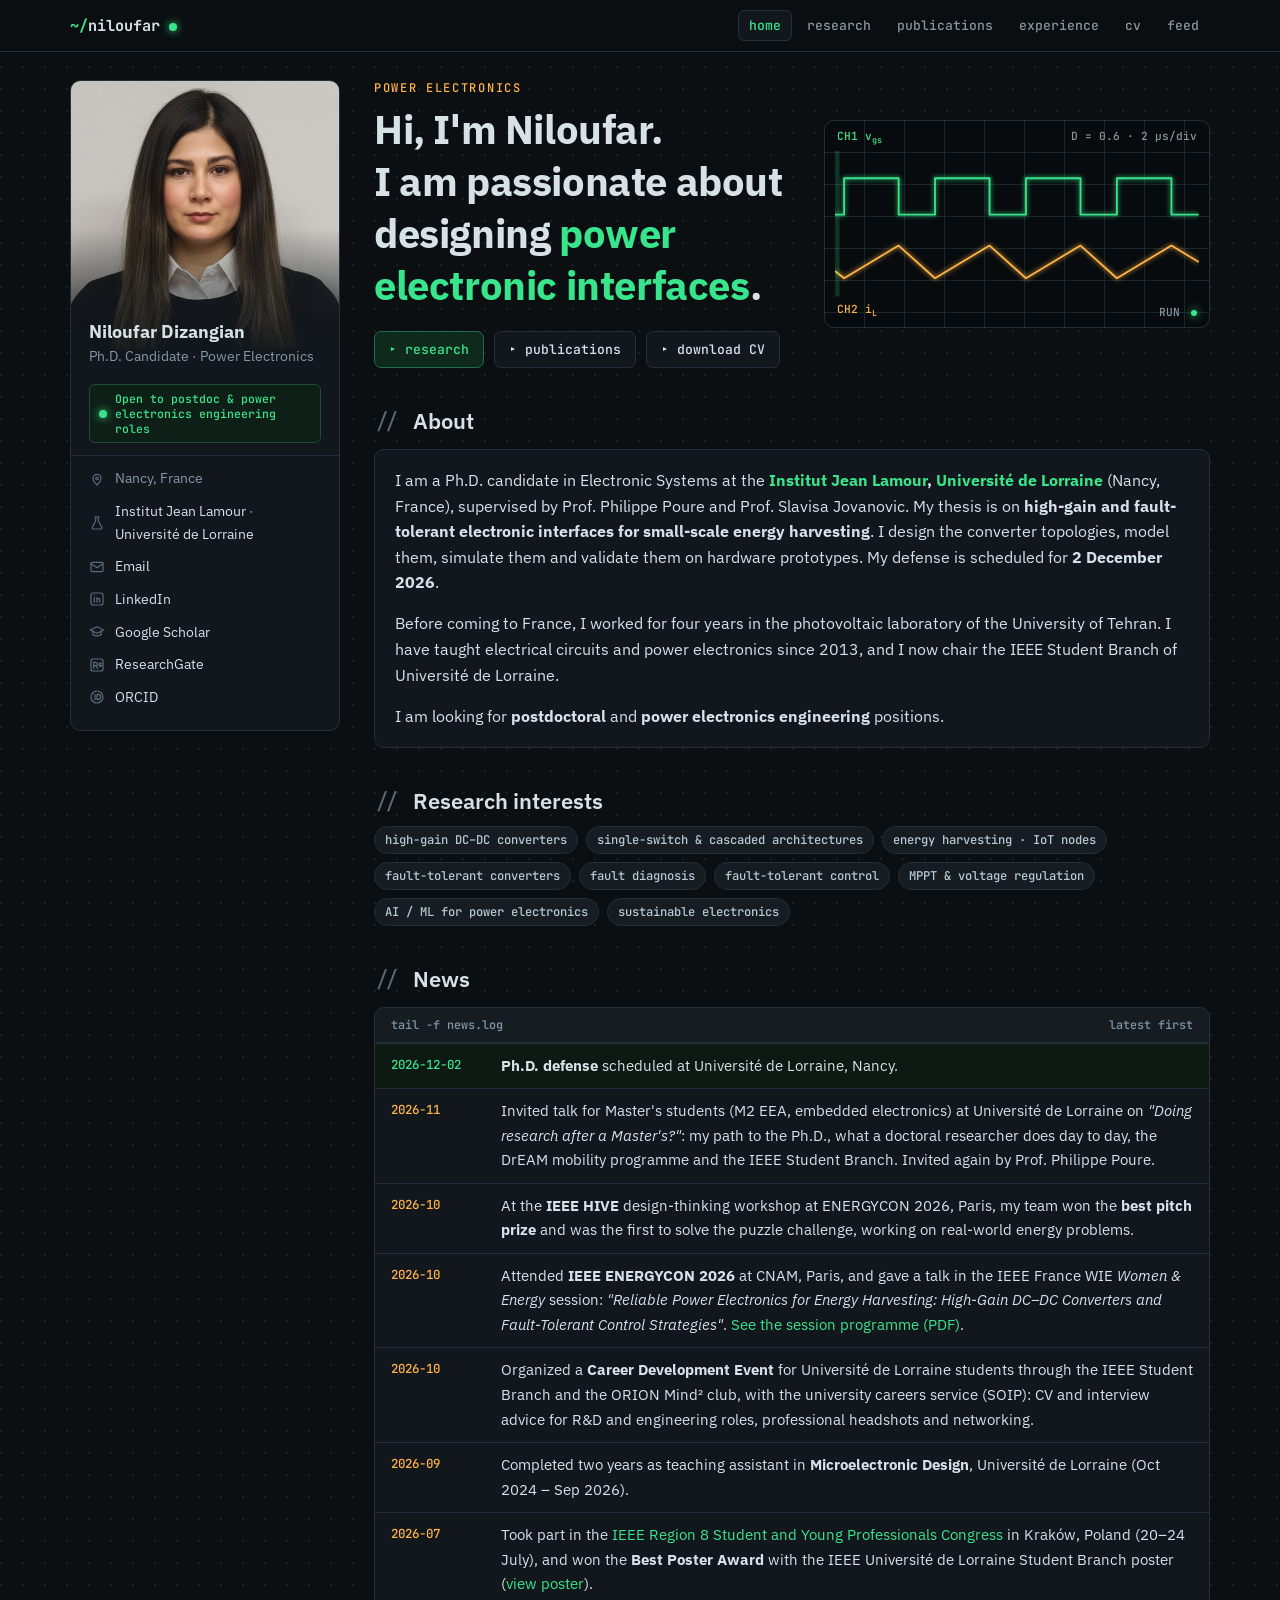
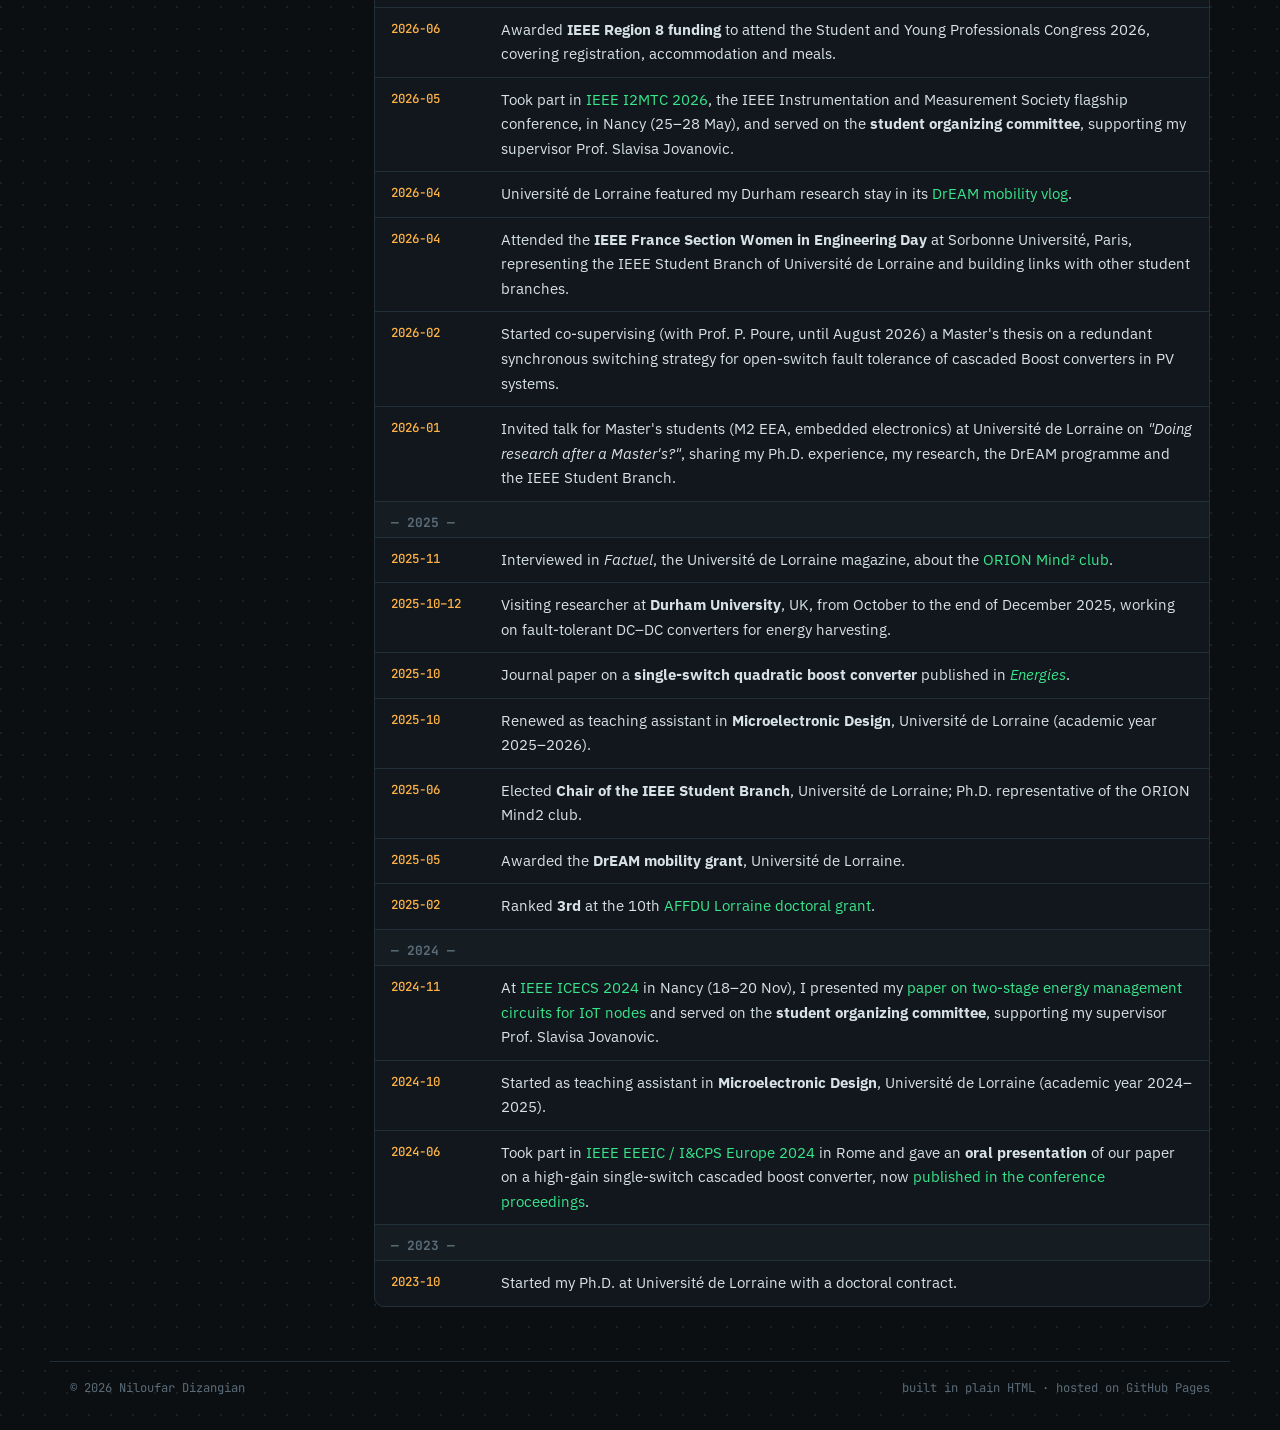
==== index.html @ b56faf9e "First version of my website Co-Authored-By: Claude Opus 5.5 <noreply@anthropic.com>" ====
<!DOCTYPE html>
<html lang="en">
<head>
<meta charset="utf-8">
<meta name="viewport" content="width=device-width, initial-scale=1">
<title>Niloufar Dizangian · Power Electronics</title>
<meta name="description" content="Niloufar Dizangian, Ph.D. candidate in power electronics at Université de Lorraine: high-gain and fault-tolerant DC–DC converters for energy harvesting.">
<link rel="stylesheet" href="css/site.css">
<script src="js/site.js" defer></script>
</head>
<body>
<div class="layout">
  <aside class="side"></aside>

  <main class="content">

    <section class="hero">
      <div>
        <div class="k">Power electronics</div>
        <h1>Hi, I'm Niloufar.<br>I am passionate about designing <span class="accent">power electronic interfaces</span>.</h1>
        <div class="btns">
          <a class="btn primary" href="research.html">▸ research</a>
          <a class="btn" href="publications.html">▸ publications</a>
          <a class="btn" href="cv.html">▸ download CV</a>
        </div>
      </div>

      <figure class="scope" aria-label="Oscilloscope sketch: PWM gate signal and inductor current">
        <span class="lbl ch1" style="left:12px;top:8px">CH1 v<sub>gs</sub></span>
        <span class="lbl ch2" style="left:12px;bottom:8px">CH2 i<sub>L</sub></span>
        <span class="lbl" style="right:12px;top:8px">D = 0.6 · 2 µs/div</span>
        <span class="lbl" style="right:12px;bottom:8px">RUN <i class="led blink" style="width:6px;height:6px;margin-left:4px"></i></span>
        <svg viewBox="0 0 400 160" role="img" aria-hidden="true">
          <path class="trace" stroke="var(--green)" style="color:var(--green)" d="M0 70H10V30H70V70H110V30H170V70H210V30H270V70H310V30H370V70H400"/>
          <path class="trace t2" stroke="var(--orange)" style="color:var(--orange)" d="M0 132L10 140L70 104L110 140L170 104L210 140L270 104L310 140L370 104L400 122"/>
          <line class="sweep" x1="0" y1="0" x2="0" y2="160" stroke="#39e58c" stroke-opacity=".18" stroke-width="10"/>
        </svg>
      </figure>
    </section>

    <h2>About</h2>
    <div class="panel">
      <p>I am a Ph.D. candidate in Electronic Systems at the <b><a href="https://ijl.univ-lorraine.fr/" target="_blank" rel="noopener">Institut Jean Lamour</a>, <a href="https://www.univ-lorraine.fr/" target="_blank" rel="noopener">Université de Lorraine</a></b> (Nancy, France), supervised by Prof. Philippe Poure and Prof. Slavisa Jovanovic. My thesis is on <b>high-gain and fault-tolerant electronic interfaces for small-scale energy harvesting</b>. I design the converter topologies, model them, simulate them and validate them on hardware prototypes. My defense is scheduled for <b>2 December 2026</b>.</p>
      <p>Before coming to France, I worked for four years in the photovoltaic laboratory of the University of Tehran. I have taught electrical circuits and power electronics since 2013, and I now chair the IEEE Student Branch of Université de Lorraine.</p>
      <p style="margin:0">I am looking for <b>postdoctoral</b> and <b>power electronics engineering</b> positions.</p>
    </div>

    <h2>Research interests</h2>
    <div class="chips">
      <span class="chip">high-gain DC–DC converters</span>
      <span class="chip">single-switch &amp; cascaded architectures</span>
      <span class="chip">energy harvesting · IoT nodes</span>
      <span class="chip">fault-tolerant converters</span>
      <span class="chip">fault diagnosis</span>
      <span class="chip">fault-tolerant control</span>
      <span class="chip">MPPT &amp; voltage regulation</span>
      <span class="chip">AI / ML for power electronics</span>
      <span class="chip">sustainable electronics</span>
    </div>

    <h2>News</h2>
    <section class="explorer log" aria-label="News">
      <div class="explorer-head"><span>tail -f news.log</span><span>latest first</span></div>

      <div class="row next"><span class="d">2026-12-02</span><span><b>Ph.D. defense</b> scheduled at Université de Lorraine, Nancy.</span></div>
      <div class="row"><span class="d">2026-11</span><span>Invited talk for Master's students (M2 EEA, embedded electronics) at Université de Lorraine on <i>"Doing research after a Master's?"</i>: my path to the Ph.D., what a doctoral researcher does day to day, the DrEAM mobility programme and the IEEE Student Branch. Invited again by Prof. Philippe Poure.</span></div>
      <div class="row"><span class="d">2026-10</span><span>At the <b>IEEE HIVE</b> design-thinking workshop at ENERGYCON 2026, Paris, my team won the <b>best pitch prize</b> and was the first to solve the puzzle challenge, working on real-world energy problems.</span></div>
      <div class="row"><span class="d">2026-10</span><span>Attended <b>IEEE ENERGYCON 2026</b> at CNAM, Paris, and gave a talk in the IEEE France WIE <i>Women &amp; Energy</i> session: <i>"Reliable Power Electronics for Energy Harvesting: High-Gain DC–DC Converters and Fault-Tolerant Control Strategies"</i>. <a href="files/IEEE_ENERGYCON_2026_Women_and_Energy_Programme.pdf" target="_blank" rel="noopener">See the session programme (PDF)</a>.</span></div>
      <div class="row"><span class="d">2026-10</span><span>Organized a <b>Career Development Event</b> for Université de Lorraine students through the IEEE Student Branch and the ORION Mind² club, with the university careers service (SOIP): CV and interview advice for R&amp;D and engineering roles, professional headshots and networking.</span></div>
      <div class="row"><span class="d">2026-09</span><span>Completed two years as teaching assistant in <b>Microelectronic Design</b>, Université de Lorraine (Oct 2024 – Sep 2026).</span></div>
      <div class="row"><span class="d">2026-07</span><span>Took part in the <a href="https://r8syp-2026.pl/" target="_blank" rel="noopener">IEEE Region 8 Student and Young Professionals Congress</a> in Kraków, Poland (20–24 July), and won the <b>Best Poster Award</b> with the IEEE Université de Lorraine Student Branch poster (<a href="files/Niloufar_Dizangian_Poster_IEEE_R8_SYP_Krakow_2026.pdf" target="_blank" rel="noopener">view poster</a>).</span></div>
      <div class="row"><span class="d">2026-06</span><span>Awarded <b>IEEE Region 8 funding</b> to attend the Student and Young Professionals Congress 2026, covering registration, accommodation and meals.</span></div>
      <div class="row"><span class="d">2026-05</span><span>Took part in <a href="https://i2mtc2026.ieee-ims.org/" target="_blank" rel="noopener">IEEE I2MTC 2026</a>, the IEEE Instrumentation and Measurement Society flagship conference, in Nancy (25–28 May), and served on the <b>student organizing committee</b>, supporting my supervisor Prof. Slavisa Jovanovic.</span></div>
      <div class="row"><span class="d">2026-04</span><span>Université de Lorraine featured my Durham research stay in its <a href="feed.html">DrEAM mobility vlog</a>.</span></div>
      <div class="row"><span class="d">2026-04</span><span>Attended the <b>IEEE France Section Women in Engineering Day</b> at Sorbonne Université, Paris, representing the IEEE Student Branch of Université de Lorraine and building links with other student branches.</span></div>
      <div class="row"><span class="d">2026-02</span><span>Started co-supervising (with Prof. P. Poure, until August 2026) a Master's thesis on a redundant synchronous switching strategy for open-switch fault tolerance of cascaded Boost converters in PV systems.</span></div>
      <div class="row"><span class="d">2026-01</span><span>Invited talk for Master's students (M2 EEA, embedded electronics) at Université de Lorraine on <i>"Doing research after a Master's?"</i>, sharing my Ph.D. experience, my research, the DrEAM programme and the IEEE Student Branch.</span></div>

      <div class="year">— 2025 —</div>
      <div class="row"><span class="d">2025-11</span><span>Interviewed in <i>Factuel</i>, the Université de Lorraine magazine, about the <a href="feed.html">ORION Mind² club</a>.</span></div>
      <div class="row"><span class="d">2025-10–12</span><span>Visiting researcher at <b>Durham University</b>, UK, from October to the end of December 2025, working on fault-tolerant DC–DC converters for energy harvesting.</span></div>
      <div class="row"><span class="d">2025-10</span><span>Journal paper on a <b>single-switch quadratic boost converter</b> published in <a href="https://doi.org/10.3390/en18205447" target="_blank" rel="noopener"><i>Energies</i></a>.</span></div>
      <div class="row"><span class="d">2025-10</span><span>Renewed as teaching assistant in <b>Microelectronic Design</b>, Université de Lorraine (academic year 2025–2026).</span></div>
      <div class="row"><span class="d">2025-06</span><span>Elected <b>Chair of the IEEE Student Branch</b>, Université de Lorraine; Ph.D. representative of the ORION Mind2 club.</span></div>
      <div class="row"><span class="d">2025-05</span><span>Awarded the <b>DrEAM mobility grant</b>, Université de Lorraine.</span></div>
      <div class="row"><span class="d">2025-02</span><span>Ranked <b>3rd</b> at the 10th <a href="https://www.affdu-lorraine.fr/bourses-doctorantes/" target="_blank" rel="noopener">AFFDU Lorraine doctoral grant</a>.</span></div>

      <div class="year">— 2024 —</div>
      <div class="row"><span class="d">2024-11</span><span>At <a href="https://ieee-icecs2024.org/" target="_blank" rel="noopener">IEEE ICECS 2024</a> in Nancy (18–20 Nov), I presented my <a href="https://doi.org/10.1109/ICECS61496.2024.10848894" target="_blank" rel="noopener">paper on two-stage energy management circuits for IoT nodes</a> and served on the <b>student organizing committee</b>, supporting my supervisor Prof. Slavisa Jovanovic.</span></div>
      <div class="row"><span class="d">2024-10</span><span>Started as teaching assistant in <b>Microelectronic Design</b>, Université de Lorraine (academic year 2024–2025).</span></div>
      <div class="row"><span class="d">2024-06</span><span>Took part in <a href="https://www.eeeic.net/" target="_blank" rel="noopener">IEEE EEEIC / I&amp;CPS Europe 2024</a> in Rome and gave an <b>oral presentation</b> of our paper on a high-gain single-switch cascaded boost converter, now <a href="https://doi.org/10.1109/EEEIC/ICPSEurope61470.2024.10751535" target="_blank" rel="noopener">published in the conference proceedings</a>.</span></div>

      <div class="year">— 2023 —</div>
      <div class="row"><span class="d">2023-10</span><span>Started my Ph.D. at Université de Lorraine with a doctoral contract.</span></div>
    </section>

  </main>
</div>
</body>
</html>
---- css/site.css ----
/* ============================================================
   Niloufar Dizangian — personal site
   Dark "bench instrument" theme: scope traces, LEDs, file rows
   ============================================================ */
@import url('https://fonts.googleapis.com/css2?family=IBM+Plex+Sans:wght@400;500;600&family=JetBrains+Mono:wght@400;500;700&display=swap');

:root{
  --bg:#0b0f12;        /* bench */
  --panel:#11171c;     /* instrument face */
  --panel-2:#151d23;
  --line:#22303a;
  --grid:#1a252d;
  --text:#d7e1e8;
  --muted:#8597a3;
  --dim:#5b6c78;
  --green:#39e58c;     /* CH1 */
  --orange:#ffb347;    /* CH2 */
  --blue:#56b6ff;
  --red:#ff5d6c;
  --purple:#b48cff;
  --mono:'JetBrains Mono',ui-monospace,SFMono-Regular,Menlo,Consolas,monospace;
  --sans:'IBM Plex Sans',system-ui,-apple-system,'Segoe UI',Roboto,sans-serif;
  --r:10px;
}
*{box-sizing:border-box}
html{scroll-behavior:smooth}
body{
  margin:0;background:var(--bg);color:var(--text);
  font:15.5px/1.65 var(--sans);
  background-image:
    radial-gradient(circle at 1px 1px,#16212a 1px,transparent 0);
  background-size:22px 22px;
}
a{color:var(--green);text-decoration:none}
a:hover{text-decoration:underline}
h1,h2,h3{line-height:1.25;margin:0 0 .5em}
h2{font:600 1.35rem var(--sans);margin-top:1.8em}
h2::before{content:"// ";color:var(--dim);font-family:var(--mono);font-weight:400}
h3{font-size:1.05rem}
p{margin:0 0 1em}
sub{font-size:.75em}
code,.mono{font-family:var(--mono)}
.accent{color:var(--green)}
.muted{color:var(--muted)}
.k{font:500 .75rem var(--mono);letter-spacing:.14em;text-transform:uppercase;color:var(--orange);margin-bottom:.6em}

/* ---------- top bar ---------- */
.topbar{position:sticky;top:0;z-index:20;background:rgba(11,15,18,.88);backdrop-filter:blur(8px);border-bottom:1px solid var(--line)}
.topbar .in{max-width:1180px;margin:0 auto;padding:10px 20px;display:flex;align-items:center;gap:18px}
.brand{font:700 .95rem var(--mono);color:var(--text);white-space:nowrap}
.brand .prompt{color:var(--green)}
.brand:hover{text-decoration:none}
.nav{display:flex;gap:4px;margin-left:auto;flex-wrap:wrap}
.nav a{font:500 .82rem var(--mono);color:var(--muted);padding:6px 10px;border-radius:6px;border:1px solid transparent}
.nav a:hover{color:var(--text);background:var(--panel);text-decoration:none}
.nav a.on{color:var(--green);border-color:var(--line);background:var(--panel)}
.nav-toggle{display:none;margin-left:auto;background:none;border:1px solid var(--line);color:var(--text);font:500 .8rem var(--mono);padding:6px 10px;border-radius:6px;cursor:pointer}

/* ---------- layout ---------- */
.layout{max-width:1180px;margin:0 auto;padding:28px 20px 40px;display:grid;grid-template-columns:270px 1fr;gap:34px;align-items:start}
.content{min-width:0}

/* ---------- sidebar (profile card) ---------- */
.side{position:sticky;top:76px;background:var(--panel);border:1px solid var(--line);border-radius:var(--r);overflow:hidden}
.side .photo{position:relative;aspect-ratio:1;background:#000}
.side .photo img{width:100%;height:100%;object-fit:cover;display:block;filter:saturate(.92)}
.side .photo::after{content:"";position:absolute;inset:0;background:linear-gradient(180deg,transparent 55%,rgba(17,23,28,.9));pointer-events:none}
.side .who{padding:4px 18px 6px;margin-top:-34px;position:relative}
.side .name{font:700 1.15rem var(--sans);margin:0}
.side .role{color:var(--muted);font-size:.88rem;margin:2px 0 10px}
.status{display:flex;align-items:center;gap:8px;font:500 .72rem var(--mono);color:var(--green);border:1px solid #1f4a35;background:#0e1f17;border-radius:6px;padding:6px 9px;margin:0 18px 12px}
.side ul{list-style:none;margin:0;padding:6px 18px 16px;border-top:1px solid var(--line)}
.side li{display:flex;align-items:center;gap:10px;font-size:.86rem;padding:5px 0;color:var(--muted)}
.side li a{color:var(--text)}
.side li svg{width:16px;height:16px;flex:none;color:var(--dim)}

/* ---------- LEDs ---------- */
.led{display:inline-block;width:8px;height:8px;border-radius:50%;background:var(--green);box-shadow:0 0 8px var(--green);flex:none}
.led.amber{background:var(--orange);box-shadow:0 0 8px var(--orange)}
.led.blue{background:var(--blue);box-shadow:0 0 8px var(--blue)}
.led.red{background:var(--red);box-shadow:0 0 8px var(--red)}
.led.purple{background:var(--purple);box-shadow:0 0 8px var(--purple)}
.led.blink{animation:blink 1.6s infinite}
@keyframes blink{50%{opacity:.25}}

/* ---------- hero ---------- */
.hero{display:grid;grid-template-columns:1.1fr 1fr;gap:26px;align-items:center;margin-bottom:8px}
.hero h1{font:700 clamp(1.8rem,3.4vw,2.5rem) var(--sans);letter-spacing:-.01em}
.lead{font-size:1.06rem;color:#b9c7d1}
.legend-line{display:flex;flex-wrap:wrap;gap:16px;font:500 .76rem var(--mono);color:var(--muted);margin-top:10px}
.legend-line span{display:flex;align-items:center;gap:7px}
.btns{display:flex;flex-wrap:wrap;gap:10px;margin-top:16px}
.btn{display:inline-flex;align-items:center;gap:8px;font:500 .82rem var(--mono);padding:9px 14px;border-radius:7px;border:1px solid var(--line);background:var(--panel);color:var(--text)}
.btn:hover{border-color:var(--green);color:var(--green);text-decoration:none}
.btn.primary{background:#0f2a1d;border-color:#246b48;color:var(--green)}

/* ---------- oscilloscope ---------- */
.scope{position:relative;background:#070b0d;border:1px solid var(--line);border-radius:var(--r);padding:30px 10px 30px;overflow:hidden;margin:0;
  background-image:
    linear-gradient(var(--grid) 1px,transparent 1px),
    linear-gradient(90deg,var(--grid) 1px,transparent 1px);
  background-size:40px 32px;background-position:-1px -1px}
.scope svg{width:100%;height:auto;display:block}
.scope .lbl{position:absolute;font:500 .7rem var(--mono);color:var(--muted)}
.scope .lbl.ch1{color:var(--green)}
.scope .lbl.ch2{color:var(--orange)}
.trace{fill:none;stroke-width:2;stroke-linejoin:round;filter:drop-shadow(0 0 3px currentColor);stroke-dasharray:1400;stroke-dashoffset:1400;animation:draw 2.4s ease-out forwards}
.trace.t2{animation-delay:.5s}
@keyframes draw{to{stroke-dashoffset:0}}
.sweep{animation:sweep 3.2s linear infinite}
@keyframes sweep{from{transform:translateX(-20px)}to{transform:translateX(420px)}}

/* ---------- panels / explorer ---------- */
.panel{background:var(--panel);border:1px solid var(--line);border-radius:var(--r);padding:18px 20px;margin:14px 0}
.explorer{background:var(--panel);border:1px solid var(--line);border-radius:var(--r);overflow:hidden;margin:14px 0}
.explorer-head{display:flex;justify-content:space-between;font:500 .74rem var(--mono);color:var(--muted);padding:9px 16px;background:var(--panel-2);border-bottom:1px solid var(--line)}
.group{font:500 .7rem var(--mono);letter-spacing:.12em;text-transform:uppercase;color:var(--dim);padding:14px 16px 4px}
.file-row{display:grid;grid-template-columns:34px 12px 1fr auto;gap:12px;align-items:start;padding:11px 16px;border-top:1px solid transparent;color:var(--text)}
.edu .file-row{grid-template-columns:86px 12px 1fr auto}
.edu .file-row .ln{white-space:nowrap;color:var(--orange)}
a.file-row:hover{background:var(--panel-2);text-decoration:none}
.file-row .ln{font:.75rem var(--mono);color:var(--dim);padding-top:2px;text-align:right}
.file-row .led{margin-top:8px}
.file-row .name{display:block;font-weight:600}
.file-row .path{display:block;font:.74rem var(--mono);color:var(--muted);margin-top:1px}
.file-row .desc{display:block;font-size:.9rem;color:#a9b8c3;margin-top:3px}
.tag{font:500 .68rem var(--mono);color:var(--muted);border:1px solid var(--line);border-radius:5px;padding:2px 7px;white-space:nowrap;margin-top:2px}
.tag.g{color:var(--green);border-color:#246b48}
.tag.o{color:var(--orange);border-color:#6b4a1f}
.tag.b{color:var(--blue);border-color:#1f4a6b}
.tag.p{color:var(--purple);border-color:#4a3a6b}
.tag.r{color:var(--red);border-color:#6b2a32}

/* ---------- news log ---------- */
.log{font-size:.93rem}
.log .row{display:grid;grid-template-columns:96px 1fr;gap:14px;padding:10px 16px;border-top:1px solid var(--line)}
.log .row:first-of-type{border-top:0}
.log .d{font:500 .78rem var(--mono);color:var(--orange);padding-top:2px}
.log .row.next .d{color:var(--green)}
.log .row.next{background:#0d1a14}
.year{font:700 .8rem var(--mono);color:var(--dim);padding:12px 16px 6px;border-top:1px solid var(--line);background:var(--panel-2)}

/* ---------- chips / grid ---------- */
.chips{display:flex;flex-wrap:wrap;gap:8px;margin:8px 0 4px}
.chip{font:500 .76rem var(--mono);padding:5px 10px;border:1px solid var(--line);border-radius:999px;color:#b9c7d1;background:var(--panel-2)}
.grid2{display:grid;grid-template-columns:1fr 1fr;gap:14px}
.card{background:var(--panel);border:1px solid var(--line);border-radius:var(--r);padding:16px 18px}
.card h3{display:flex;align-items:center;gap:9px}
.card p{color:#a9b8c3;font-size:.92rem;margin:0}

/* ---------- timeline (experience) ---------- */
.tl{border-left:1px dashed var(--line);margin-left:6px;padding-left:22px}
.tl .item{position:relative;padding:4px 0 18px}
.tl .item::before{content:"";position:absolute;left:-27px;top:11px;width:9px;height:9px;border-radius:50%;background:var(--bg);border:2px solid var(--green)}
.tl .item.amber::before{border-color:var(--orange)}
.tl .item.blue::before{border-color:var(--blue)}
.tl .when{font:500 .76rem var(--mono);color:var(--orange)}
.tl .t{font-weight:600}
.tl .at{color:var(--muted);font-size:.88rem}
.tl ul{margin:6px 0 0;padding-left:18px;color:#a9b8c3;font-size:.92rem}

/* ---------- publications ---------- */
.pub{padding:14px 16px;border-top:1px solid var(--line);display:grid;grid-template-columns:34px 1fr;gap:12px}
.pub:first-of-type{border-top:0}
.pub .ln{font:.75rem var(--mono);color:var(--dim);text-align:right;padding-top:3px}
.pub .ti{font-weight:600;color:var(--text)}
.pub .au{color:var(--muted);font-size:.9rem}
.pub .au b{color:var(--text);font-weight:600}
.pub .ve{font-size:.9rem;color:#a9b8c3;font-style:italic}
.pub .lk{display:flex;gap:8px;flex-wrap:wrap;margin-top:6px}
.pub .kw{font:500 .68rem var(--mono);color:var(--dim);text-transform:uppercase;letter-spacing:.08em;padding-top:4px;margin-right:2px}

/* ---------- media feed ---------- */
.feed{display:flex;flex-direction:column;gap:16px;margin-top:14px}
.feed-item{background:var(--panel);border:1px solid var(--line);border-radius:var(--r);padding:18px 20px}
.feed-meta{display:flex;flex-wrap:wrap;align-items:center;gap:8px;margin-bottom:8px}
.feed-meta .d{font:500 .78rem var(--mono);color:var(--orange);margin-right:4px}
.feed-item h3{margin-bottom:.4em}
.feed-item p{color:#a9b8c3;font-size:.94rem;margin-bottom:12px}
.ranks{list-style:none;margin:0 0 12px;padding:0;display:flex;flex-direction:column;gap:6px}
.ranks li{font-size:.9rem;color:#a9b8c3;padding:7px 12px;background:var(--panel-2);border:1px solid var(--line);border-radius:7px}
.ranks b{color:var(--orange);font-family:var(--mono)}
.ranks a{white-space:nowrap}
.embed{position:relative;aspect-ratio:16/9;background:#070b0d;border:1px solid var(--line);border-radius:7px;overflow:hidden}
.embed iframe{position:absolute;inset:0;width:100%;height:100%;border:0}

/* ---------- interactive gain lab ---------- */
.lab{display:grid;grid-template-columns:1.05fr 1fr;gap:16px;align-items:stretch}
.lab .ctl{font:500 .8rem var(--mono);color:var(--muted)}
.lab input[type=range]{width:100%;accent-color:var(--green)}
.readout{display:grid;grid-template-columns:repeat(3,1fr);gap:8px;margin-top:10px}
.readout div{background:#070b0d;border:1px solid var(--line);border-radius:7px;padding:8px 10px}
.readout small{display:block;font:500 .66rem var(--mono);color:var(--dim);letter-spacing:.08em;text-transform:uppercase}
.readout b{font:700 1.1rem var(--mono)}
.wire{fill:none;stroke:#4a5c68;stroke-width:2}
.flow{fill:none;stroke-width:2.6;stroke-dasharray:6 10;animation:flow .7s linear infinite;opacity:0;transition:opacity .25s}
.flow.on{opacity:1}
@keyframes flow{to{stroke-dashoffset:-16}}
.comp{fill:none;stroke:var(--text);stroke-width:2}
.clbl{font:500 11px var(--mono);fill:var(--muted)}

/* ---------- footer ---------- */
footer{max-width:1180px;margin:0 auto;padding:18px 20px 34px;font:.76rem var(--mono);color:var(--dim);border-top:1px solid var(--line);display:flex;justify-content:space-between;flex-wrap:wrap;gap:8px}

/* ---------- responsive ---------- */
@media (max-width:900px){
  .layout{grid-template-columns:1fr;gap:22px}
  .side{position:static;display:grid;grid-template-columns:120px 1fr}
  .side .photo{grid-row:span 3}
  .side .who{margin-top:0;padding-top:14px}
  .side .status{grid-column:2}
  .side ul{grid-column:1/-1}
  .hero,.lab,.grid2{grid-template-columns:1fr}
}
@media (max-width:720px){
  .nav{display:none;position:absolute;top:100%;left:0;right:0;flex-direction:column;background:var(--bg);border-bottom:1px solid var(--line);padding:8px 16px}
  .nav.open{display:flex}
  .nav-toggle{display:block}
  .topbar .in{position:relative;padding:10px 16px}
  .layout{padding:20px 16px 34px}
  .log .row{grid-template-columns:1fr;gap:2px}
  .file-row{grid-template-columns:12px 1fr}
  .file-row .ln,.file-row .tag{display:none}
  .edu .file-row{grid-template-columns:12px 1fr;row-gap:2px}
  .edu .file-row .ln{display:block;grid-column:2;grid-row:1;text-align:left;padding:0}
  .edu .file-row .led{grid-column:1;grid-row:1;margin-top:7px}
  .edu .file-row>span:nth-of-type(2){grid-column:2;grid-row:2}
}
@media (prefers-reduced-motion:reduce){*{animation:none!important}.trace{stroke-dashoffset:0}}
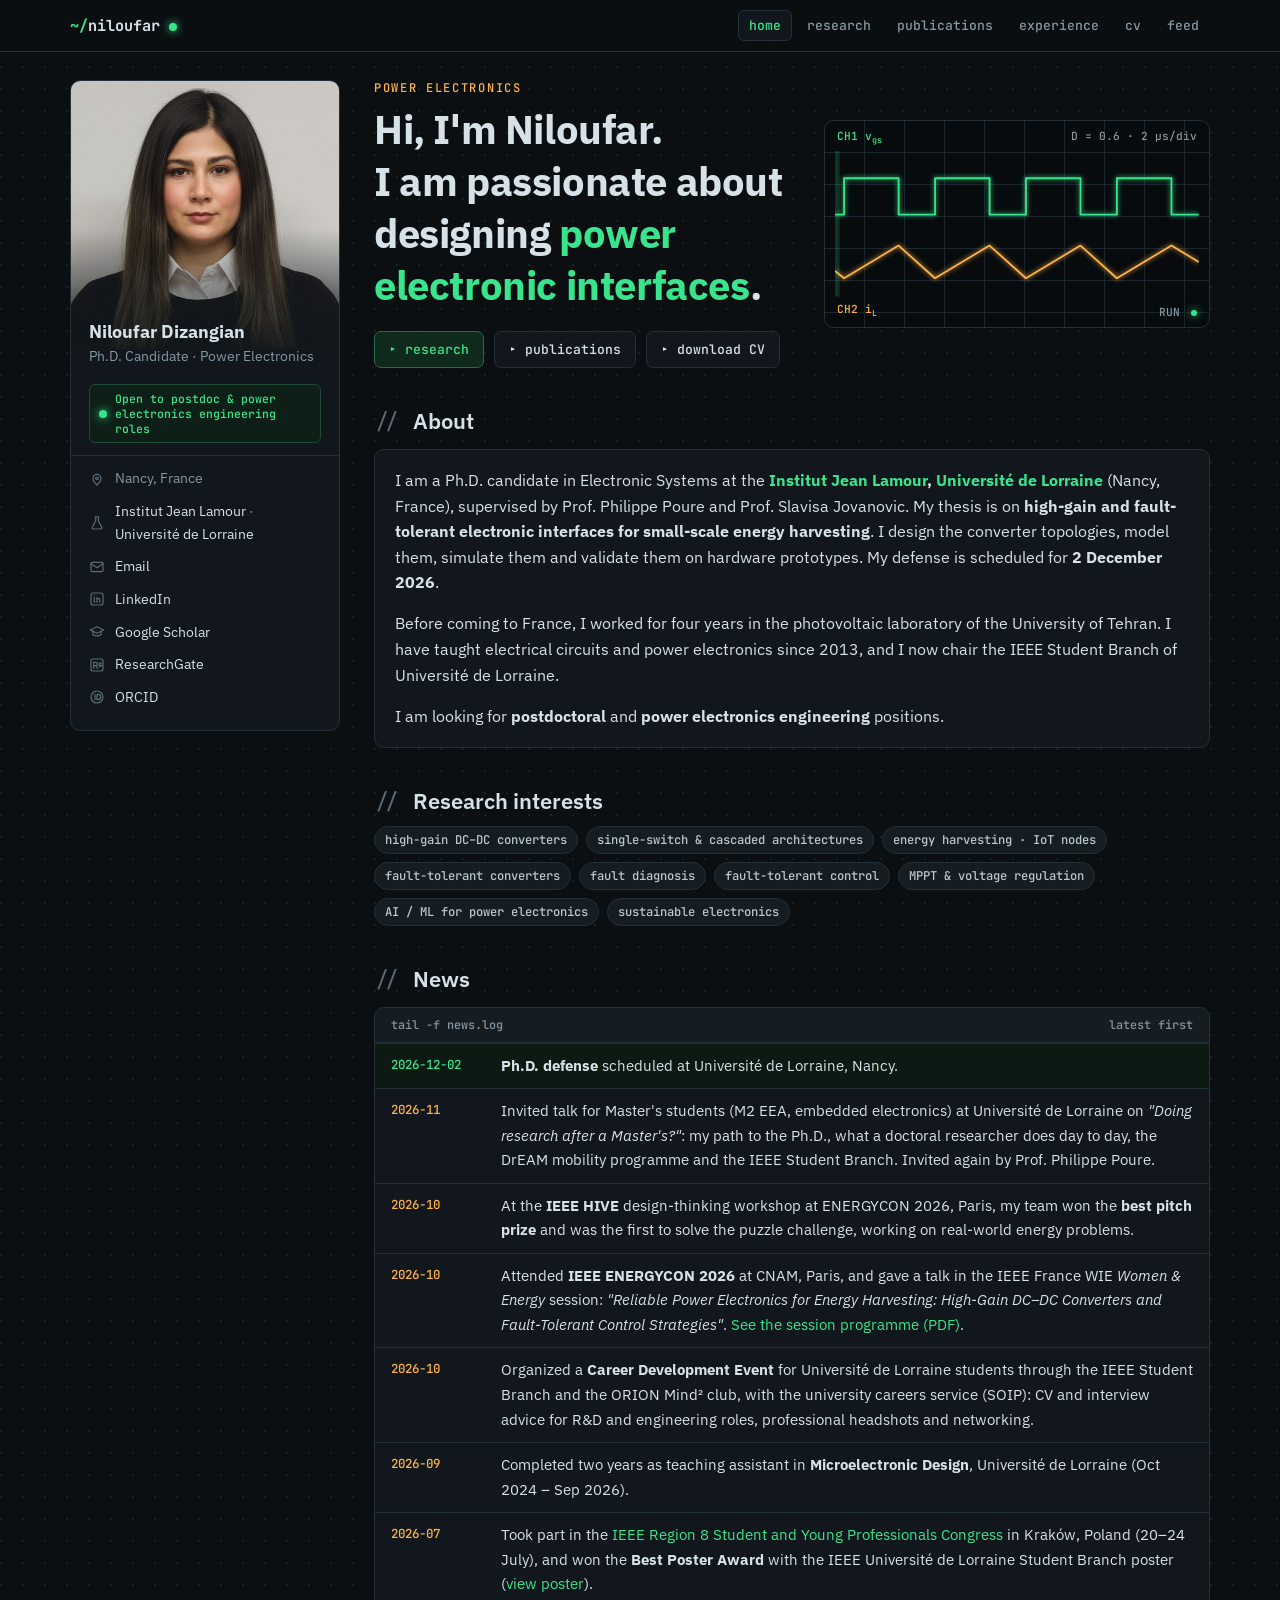
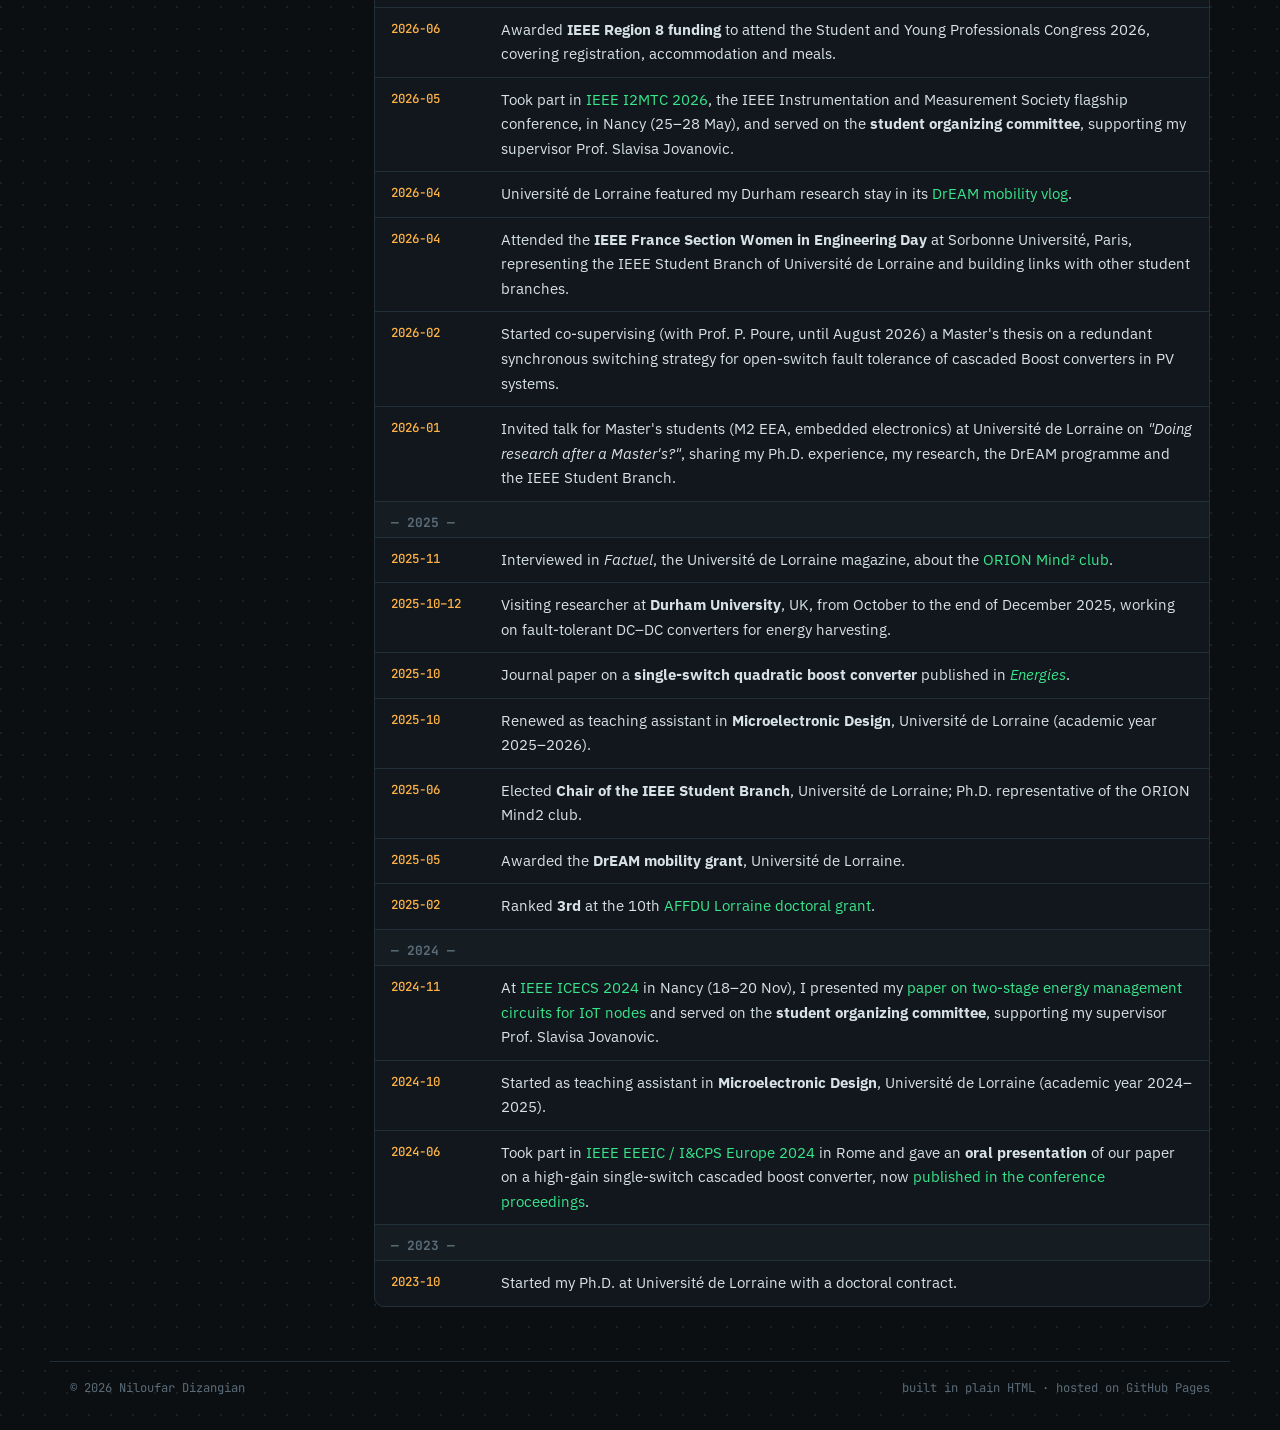
==== commit d2fd058a: "Add link preview card and tags for LinkedIn and other sites Co-Authored-By: Claude Opus 5.5 <noreply" ====
--- a/index.html
+++ b/index.html
@@ -5,6 +5,16 @@
 <meta name="viewport" content="width=device-width, initial-scale=1">
 <title>Niloufar Dizangian · Power Electronics</title>
 <meta name="description" content="Niloufar Dizangian, Ph.D. candidate in power electronics at Université de Lorraine: high-gain and fault-tolerant DC–DC converters for energy harvesting.">
+<meta property="og:type" content="website">
+<meta property="og:site_name" content="Niloufar Dizangian">
+<meta property="og:title" content="Niloufar Dizangian · Power Electronics">
+<meta property="og:description" content="Ph.D. candidate at Institut Jean Lamour, Université de Lorraine: high-gain and fault-tolerant DC–DC converters for energy harvesting. Research, publications, CV and an interactive converter lab.">
+<meta property="og:url" content="https://niloufardz.github.io/">
+<meta property="og:image" content="https://niloufardz.github.io/assets/img/og-card.jpg">
+<meta property="og:image:width" content="1200">
+<meta property="og:image:height" content="627">
+<meta property="og:image:alt" content="Niloufar Dizangian, Ph.D. candidate in power electronics">
+<meta name="twitter:card" content="summary_large_image">
 <link rel="stylesheet" href="css/site.css">
 <script src="js/site.js" defer></script>
 </head>
